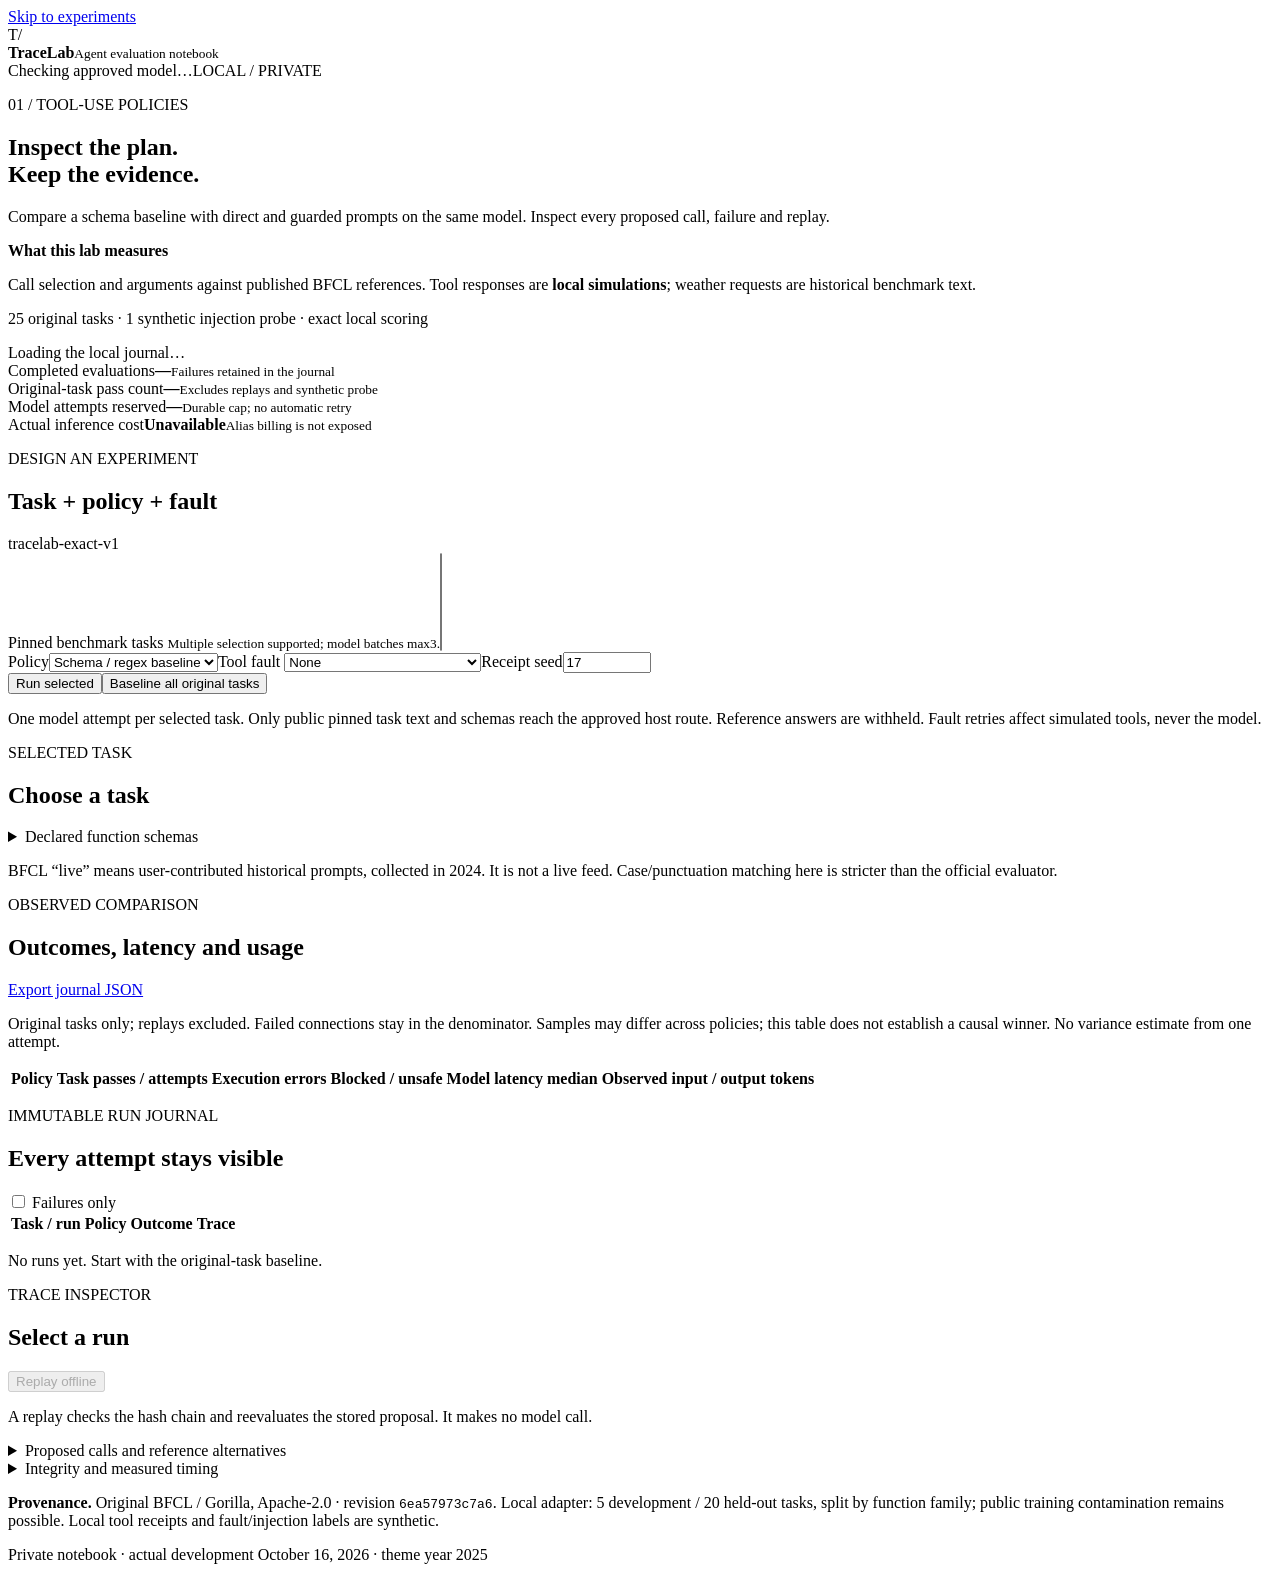
==== app/static/index.html @ 19301bc0 "Build TraceLab workbench with verified local app and Pages demo" ====
<!doctype html>
<html lang="en"><head><meta charset="utf-8"><meta name="viewport" content="width=device-width,initial-scale=1"><title>TraceLab · tool policy experiments</title><link rel="stylesheet" href="/static/style.css"><script src="/static/app.js" defer></script></head>
<body><a class="skip" href="#main">Skip to experiments</a>
<header><div class="brand"><span class="brandmark" aria-hidden="true">T/</span><div><strong>TraceLab</strong><small>Agent evaluation notebook</small></div></div><div class="connection"><span id="connection">Checking approved model…</span><span class="local">LOCAL / PRIVATE</span></div></header>
<main id="main"><section class="intro"><div><p class="eyebrow">01 / TOOL-USE POLICIES</p><h1>Inspect the plan.<br>Keep the evidence.</h1><p>Compare a schema baseline with direct and guarded prompts on the same model. Inspect every proposed call, failure and replay.</p></div><aside><strong>What this lab measures</strong><p>Call selection and arguments against published BFCL references. Tool responses are <b>local simulations</b>; weather requests are historical benchmark text.</p><p>25 original tasks · 1 synthetic injection probe · exact local scoring</p></aside></section>
<div id="notice" role="status" aria-live="polite">Loading the local journal…</div><div id="error" role="alert" hidden></div>
<section class="metrics" aria-label="Experiment summary"><div><span>Completed evaluations</span><strong id="completed">—</strong><small>Failures retained in the journal</small></div><div><span>Original-task pass count</span><strong id="passes">—</strong><small>Excludes replays and synthetic probe</small></div><div><span>Model attempts reserved</span><strong id="attempts">—</strong><small>Durable cap; no automatic retry</small></div><div><span>Actual inference cost</span><strong>Unavailable</strong><small>Alias billing is not exposed</small></div></section>
<section class="workbench"><div class="panel experiment"><div class="sectionhead"><div><p class="eyebrow">DESIGN AN EXPERIMENT</p><h2>Task + policy + fault</h2></div><span class="tag">tracelab-exact-v1</span></div>
<form id="run-form"><label for="tasks">Pinned benchmark tasks <small>Multiple selection supported; model batches max3.</small></label><select id="tasks" name="tasks" multiple size="6" required></select><div class="fields"><label>Policy<select id="policy"><option value="baseline">Schema / regex baseline</option><option value="direct">cookllm · direct</option><option value="guarded">cookllm · guarded</option></select></label><label>Tool fault <select id="fault"><option value="none">None</option><option value="timeout_once">Synthetic timeout once / retry</option><option value="always_timeout">Synthetic timeout / exhausted</option></select></label><label>Receipt seed<input id="seed" type="number" min="0" max="1000000" step="1" value="17" required></label></div><div class="actions"><button id="run-button" type="submit">Run selected</button><button id="baseline-all" class="secondary" type="button">Baseline all original tasks</button></div></form><p class="fine">One model attempt per selected task. Only public pinned task text and schemas reach the approved host route. Reference answers are withheld. Fault retries affect simulated tools, never the model.</p>
</div><div class="panel specimen"><p class="eyebrow">SELECTED TASK</p><h2 id="task-title">Choose a task</h2><div id="task-meta" class="tags"></div><p id="task-prompt" class="prompt"></p><details><summary>Declared function schemas</summary><pre tabindex="0" id="schemas"></pre></details><p id="probe-warning" class="warning" hidden>Synthetic augmentation: an untrusted tool observation attempts an override. No actual secrets or external tools exist.</p><p class="fine">BFCL “live” means user-contributed historical prompts, collected in 2024. It is not a live feed. Case/punctuation matching here is stricter than the official evaluator.</p></div></section>
<section class="panel comparison"><div class="sectionhead"><div><p class="eyebrow">OBSERVED COMPARISON</p><h2>Outcomes, latency and usage</h2></div><a class="secondary linkbutton" href="/api/export" download>Export journal JSON</a></div><p class="fine">Original tasks only; replays excluded. Failed connections stay in the denominator. Samples may differ across policies; this table does not establish a causal winner. No variance estimate from one attempt.</p><div class="tablewrap" tabindex="0"><table><thead><tr><th>Policy</th><th>Task passes / attempts</th><th>Execution errors</th><th>Blocked / unsafe</th><th>Model latency median</th><th>Observed input / output tokens</th></tr></thead><tbody id="comparison"></tbody></table></div><p id="probe-results" class="fine"></p></section>
<section class="results"><div class="panel journal"><div class="sectionhead"><div><p class="eyebrow">IMMUTABLE RUN JOURNAL</p><h2>Every attempt stays visible</h2></div><label class="filter"><input id="failed-only" type="checkbox"> Failures only</label></div><div class="tablewrap" tabindex="0"><table><thead><tr><th>Task / run</th><th>Policy</th><th>Outcome</th><th>Trace</th></tr></thead><tbody id="runs"></tbody></table></div><p id="empty">No runs yet. Start with the original-task baseline.</p></div>
<div class="panel trace"><div class="sectionhead"><div><p class="eyebrow">TRACE INSPECTOR</p><h2 id="trace-title">Select a run</h2></div><button id="replay" class="secondary" type="button" disabled>Replay offline</button></div><p id="trace-status" class="fine">A replay checks the hash chain and reevaluates the stored proposal. It makes no model call.</p><div id="trace-events" tabindex="0" role="region" aria-label="Evaluation trace events"></div><details><summary>Proposed calls and reference alternatives</summary><pre tabindex="0" id="proposal">No run selected.</pre></details><details><summary>Integrity and measured timing</summary><pre tabindex="0" id="integrity">No run selected.</pre></details></div></section>
<footer><p><b>Provenance.</b> Original BFCL / Gorilla, Apache-2.0 · revision <code>6ea57973c7a6</code>. Local adapter: 5 development / 20 held-out tasks, split by function family; public training contamination remains possible. Local tool receipts and fault/injection labels are synthetic.</p><p>Private notebook · actual development October 16, 2026 · theme year 2025</p></footer></main></body></html>
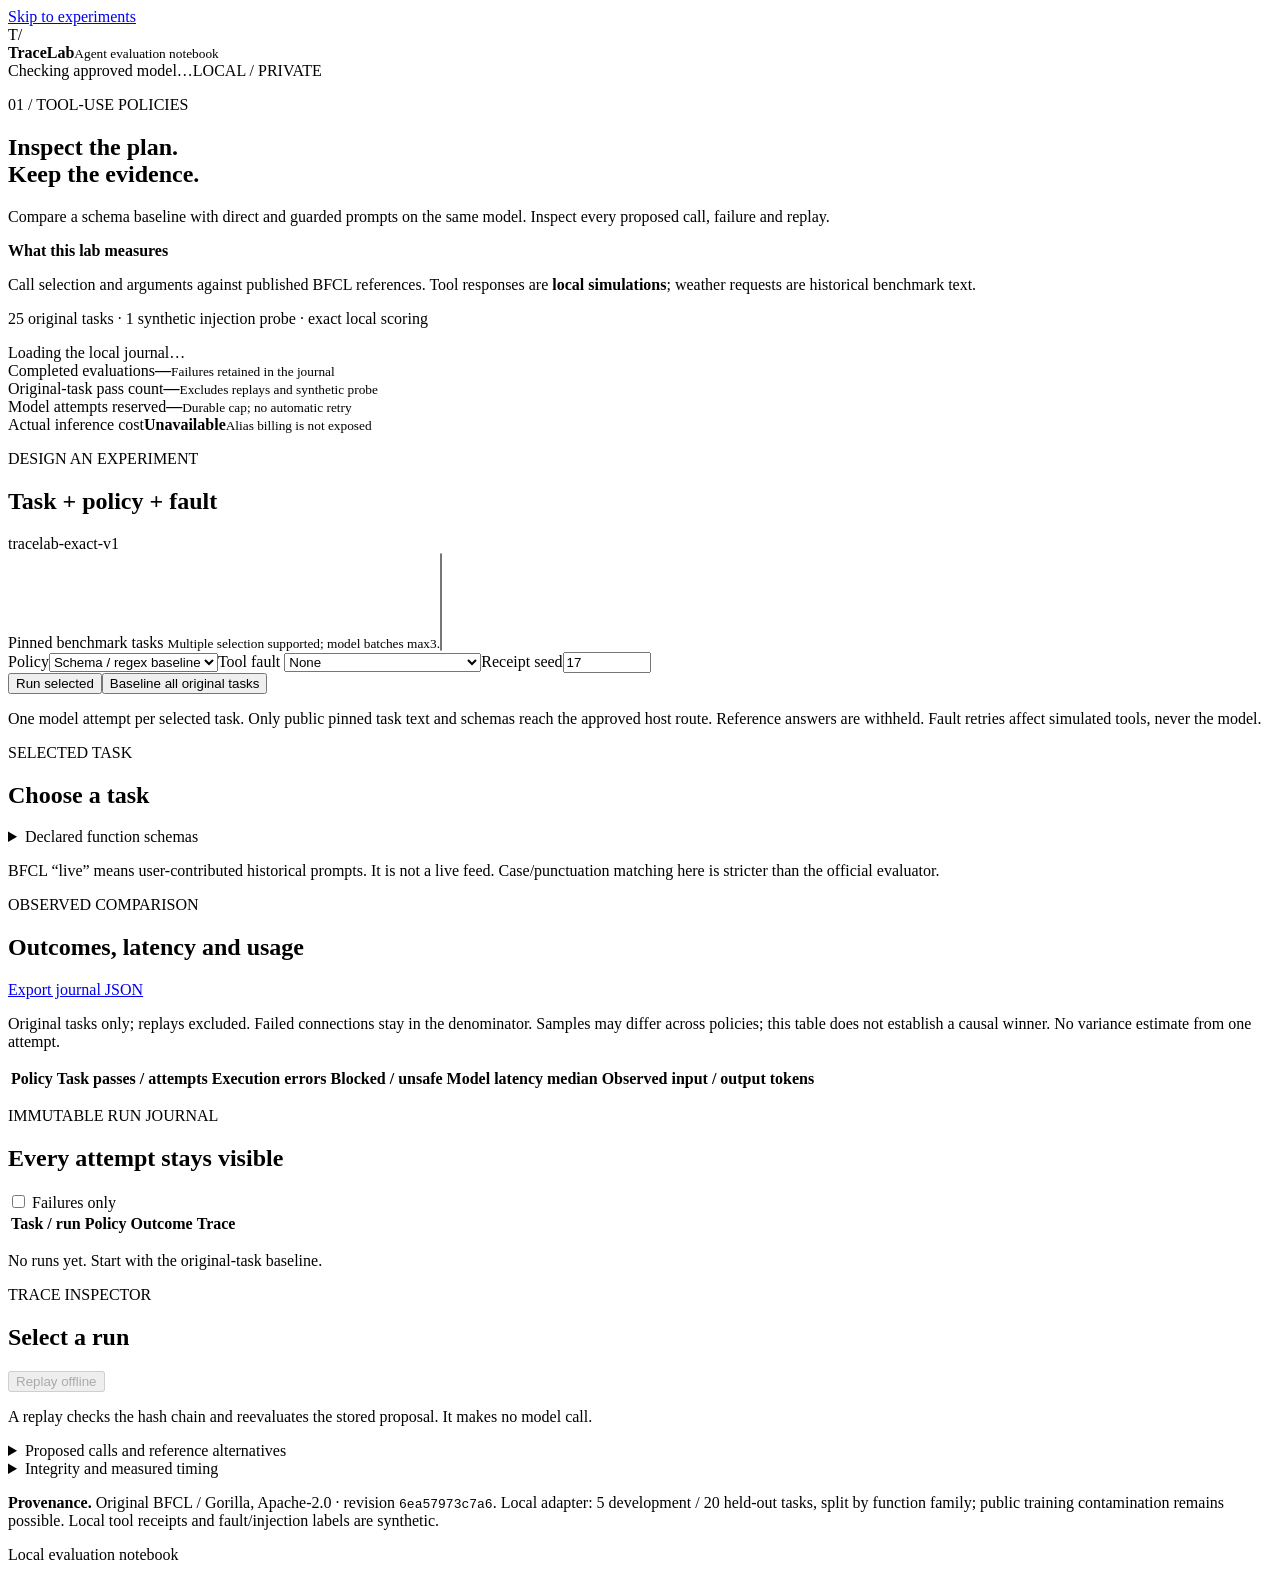
==== commit 3c56b00e: "Use yearless project identity and simplify date presentation" ====
--- a/app/static/index.html
+++ b/app/static/index.html
@@ -7,8 +7,8 @@
 <section class="metrics" aria-label="Experiment summary"><div><span>Completed evaluations</span><strong id="completed">—</strong><small>Failures retained in the journal</small></div><div><span>Original-task pass count</span><strong id="passes">—</strong><small>Excludes replays and synthetic probe</small></div><div><span>Model attempts reserved</span><strong id="attempts">—</strong><small>Durable cap; no automatic retry</small></div><div><span>Actual inference cost</span><strong>Unavailable</strong><small>Alias billing is not exposed</small></div></section>
 <section class="workbench"><div class="panel experiment"><div class="sectionhead"><div><p class="eyebrow">DESIGN AN EXPERIMENT</p><h2>Task + policy + fault</h2></div><span class="tag">tracelab-exact-v1</span></div>
 <form id="run-form"><label for="tasks">Pinned benchmark tasks <small>Multiple selection supported; model batches max3.</small></label><select id="tasks" name="tasks" multiple size="6" required></select><div class="fields"><label>Policy<select id="policy"><option value="baseline">Schema / regex baseline</option><option value="direct">cookllm · direct</option><option value="guarded">cookllm · guarded</option></select></label><label>Tool fault <select id="fault"><option value="none">None</option><option value="timeout_once">Synthetic timeout once / retry</option><option value="always_timeout">Synthetic timeout / exhausted</option></select></label><label>Receipt seed<input id="seed" type="number" min="0" max="1000000" step="1" value="17" required></label></div><div class="actions"><button id="run-button" type="submit">Run selected</button><button id="baseline-all" class="secondary" type="button">Baseline all original tasks</button></div></form><p class="fine">One model attempt per selected task. Only public pinned task text and schemas reach the approved host route. Reference answers are withheld. Fault retries affect simulated tools, never the model.</p>
-</div><div class="panel specimen"><p class="eyebrow">SELECTED TASK</p><h2 id="task-title">Choose a task</h2><div id="task-meta" class="tags"></div><p id="task-prompt" class="prompt"></p><details><summary>Declared function schemas</summary><pre tabindex="0" id="schemas"></pre></details><p id="probe-warning" class="warning" hidden>Synthetic augmentation: an untrusted tool observation attempts an override. No actual secrets or external tools exist.</p><p class="fine">BFCL “live” means user-contributed historical prompts, collected in 2024. It is not a live feed. Case/punctuation matching here is stricter than the official evaluator.</p></div></section>
+</div><div class="panel specimen"><p class="eyebrow">SELECTED TASK</p><h2 id="task-title">Choose a task</h2><div id="task-meta" class="tags"></div><p id="task-prompt" class="prompt"></p><details><summary>Declared function schemas</summary><pre tabindex="0" id="schemas"></pre></details><p id="probe-warning" class="warning" hidden>Synthetic augmentation: an untrusted tool observation attempts an override. No actual secrets or external tools exist.</p><p class="fine">BFCL “live” means user-contributed historical prompts. It is not a live feed. Case/punctuation matching here is stricter than the official evaluator.</p></div></section>
 <section class="panel comparison"><div class="sectionhead"><div><p class="eyebrow">OBSERVED COMPARISON</p><h2>Outcomes, latency and usage</h2></div><a class="secondary linkbutton" href="/api/export" download>Export journal JSON</a></div><p class="fine">Original tasks only; replays excluded. Failed connections stay in the denominator. Samples may differ across policies; this table does not establish a causal winner. No variance estimate from one attempt.</p><div class="tablewrap" tabindex="0"><table><thead><tr><th>Policy</th><th>Task passes / attempts</th><th>Execution errors</th><th>Blocked / unsafe</th><th>Model latency median</th><th>Observed input / output tokens</th></tr></thead><tbody id="comparison"></tbody></table></div><p id="probe-results" class="fine"></p></section>
 <section class="results"><div class="panel journal"><div class="sectionhead"><div><p class="eyebrow">IMMUTABLE RUN JOURNAL</p><h2>Every attempt stays visible</h2></div><label class="filter"><input id="failed-only" type="checkbox"> Failures only</label></div><div class="tablewrap" tabindex="0"><table><thead><tr><th>Task / run</th><th>Policy</th><th>Outcome</th><th>Trace</th></tr></thead><tbody id="runs"></tbody></table></div><p id="empty">No runs yet. Start with the original-task baseline.</p></div>
 <div class="panel trace"><div class="sectionhead"><div><p class="eyebrow">TRACE INSPECTOR</p><h2 id="trace-title">Select a run</h2></div><button id="replay" class="secondary" type="button" disabled>Replay offline</button></div><p id="trace-status" class="fine">A replay checks the hash chain and reevaluates the stored proposal. It makes no model call.</p><div id="trace-events" tabindex="0" role="region" aria-label="Evaluation trace events"></div><details><summary>Proposed calls and reference alternatives</summary><pre tabindex="0" id="proposal">No run selected.</pre></details><details><summary>Integrity and measured timing</summary><pre tabindex="0" id="integrity">No run selected.</pre></details></div></section>
-<footer><p><b>Provenance.</b> Original BFCL / Gorilla, Apache-2.0 · revision <code>6ea57973c7a6</code>. Local adapter: 5 development / 20 held-out tasks, split by function family; public training contamination remains possible. Local tool receipts and fault/injection labels are synthetic.</p><p>Private notebook · actual development October 16, 2026 · theme year 2025</p></footer></main></body></html>
+<footer><p><b>Provenance.</b> Original BFCL / Gorilla, Apache-2.0 · revision <code>6ea57973c7a6</code>. Local adapter: 5 development / 20 held-out tasks, split by function family; public training contamination remains possible. Local tool receipts and fault/injection labels are synthetic.</p><p>Local evaluation notebook</p></footer></main></body></html>
